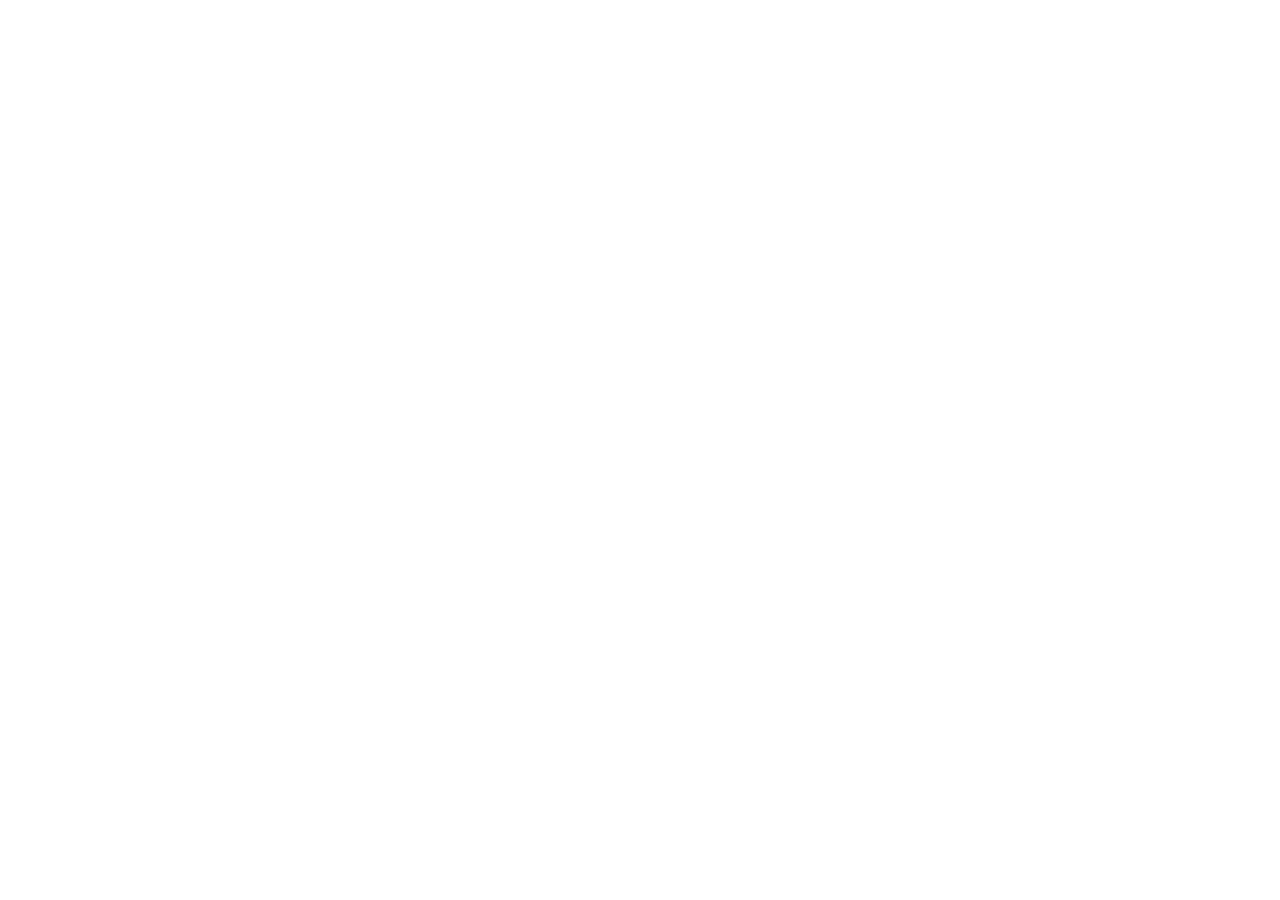
==== index.html @ cc83217c "folder" ====
<!DOCTYPE html>
<html lang="en">
<head>
    <meta charset="UTF-8">
    <meta name="viewport" content="width=device-width, initial-scale=1.0">
    <title>Document</title>
</head>
<body>
    
</body>
</html>
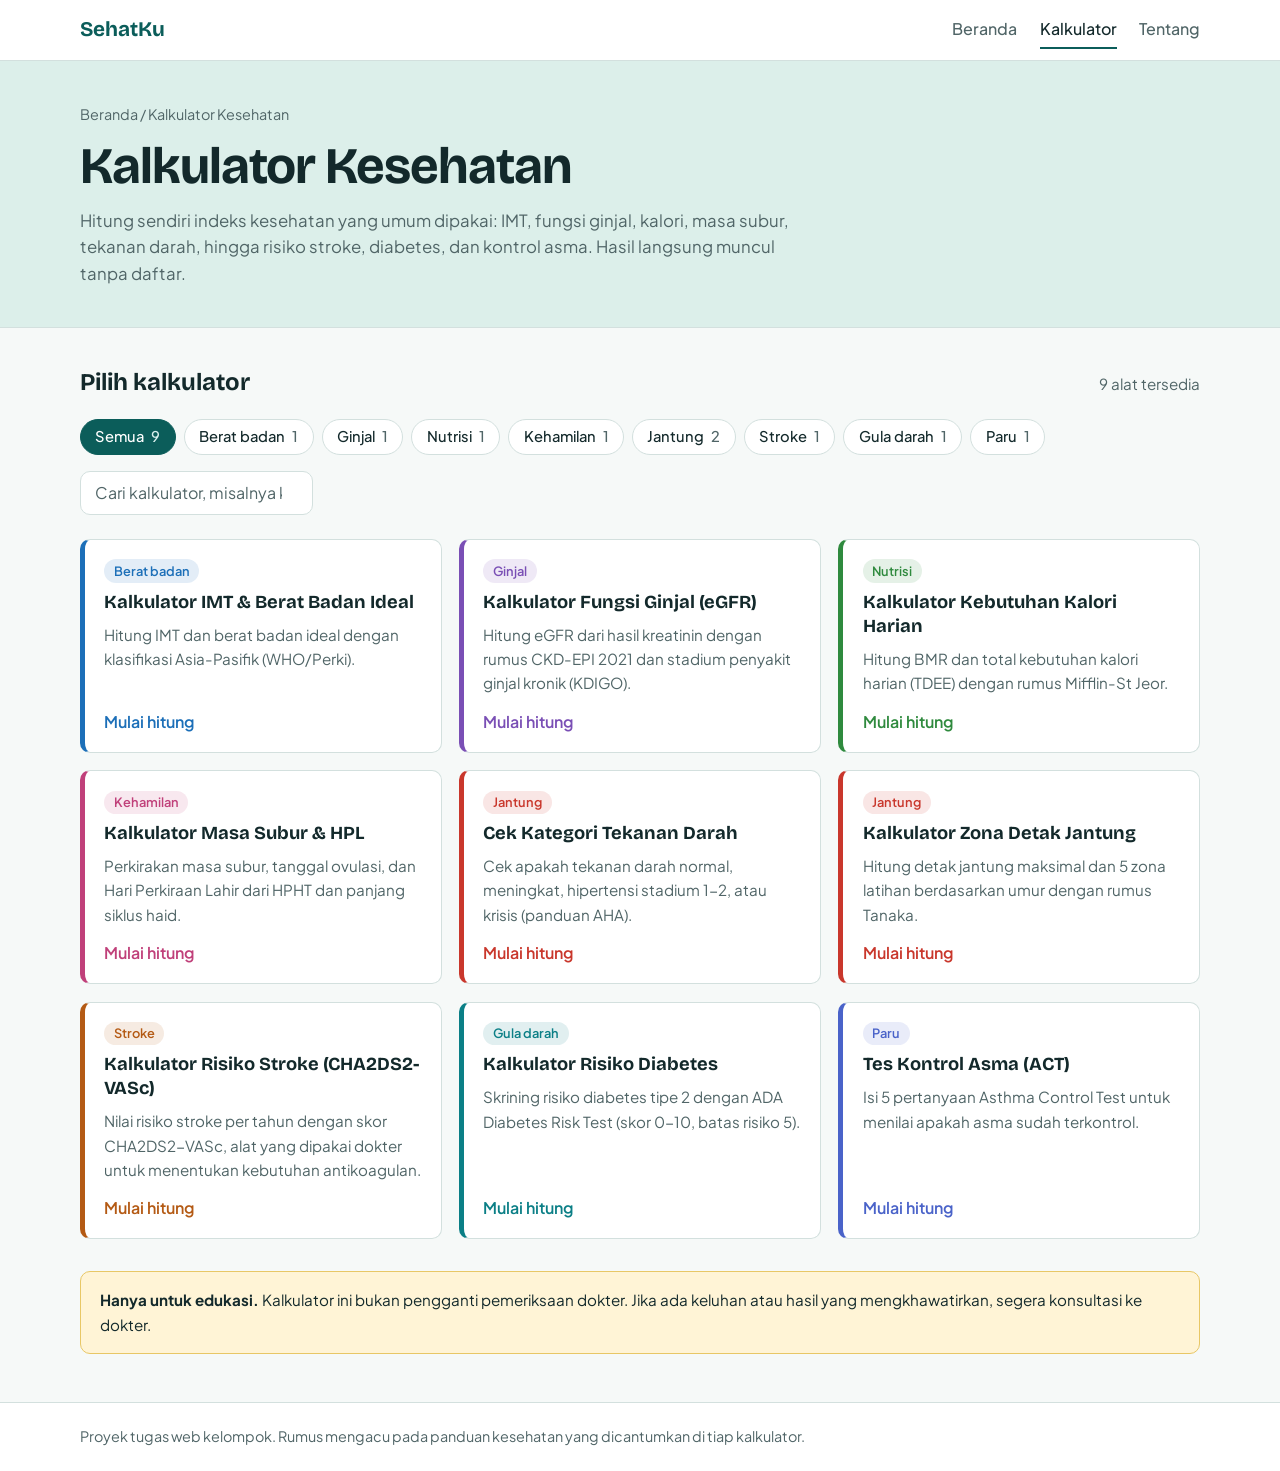
==== commit a5f1934a: "oo" ====
--- a/index.html
+++ b/index.html
@@ -1,11 +1,130 @@
 <!DOCTYPE html>
-<html lang="en">
+<html lang="id">
 <head>
-    <meta charset="UTF-8">
-    <meta name="viewport" content="width=device-width, initial-scale=1.0">
-    <title>Document</title>
+  <meta charset="UTF-8">
+  <meta name="viewport" content="width=device-width, initial-scale=1">
+  <title>Kalkulator Kesehatan Online</title>
+  <meta name="description" content="Kumpulan kalkulator kesehatan gratis: IMT, fungsi ginjal, kalori, masa subur, tekanan darah, detak jantung, risiko stroke, diabetes, dan asma.">
+  <link rel="preconnect" href="https://fonts.googleapis.com">
+  <link rel="preconnect" href="https://fonts.gstatic.com" crossorigin>
+  <link href="https://fonts.googleapis.com/css2?family=Bricolage+Grotesque:wght@600;700&family=Plus+Jakarta+Sans:wght@400;500;600&display=swap" rel="stylesheet">
+  <link rel="stylesheet" href="css/style.css">
 </head>
 <body>
-    
+
+  <header class="topbar">
+    <div class="wrap topbar-in">
+      <a class="brand" href="index.html">SehatKu</a>
+      <nav class="menu" aria-label="Menu utama">
+        <a href="index.html">Beranda</a>
+        <a href="index.html" aria-current="page">Kalkulator</a>
+        <a href="#tentang">Tentang</a>
+      </nav>
+    </div>
+  </header>
+
+  <main>
+    <section class="hero">
+      <div class="wrap">
+        <p class="crumb"><a href="index.html">Beranda</a> / Kalkulator Kesehatan</p>
+        <h1>Kalkulator Kesehatan</h1>
+        <p class="lead">Hitung sendiri indeks kesehatan yang umum dipakai: IMT, fungsi ginjal, kalori, masa subur, tekanan darah, hingga risiko stroke, diabetes, dan kontrol asma. Hasil langsung muncul tanpa daftar.</p>
+      </div>
+    </section>
+
+    <section class="wrap tools" aria-labelledby="judul-pilih">
+      <div class="tools-head">
+        <h2 id="judul-pilih">Pilih kalkulator</h2>
+        <p id="jumlah" class="count" aria-live="polite">9 alat tersedia</p>
+      </div>
+
+      <div class="controls">
+        <div class="filters" id="filters" role="group" aria-label="Filter kategori">
+          <button class="chip is-active" data-filter="semua">Semua <span>9</span></button>
+          <button class="chip" data-filter="berat-badan">Berat badan <span>1</span></button>
+          <button class="chip" data-filter="ginjal">Ginjal <span>1</span></button>
+          <button class="chip" data-filter="nutrisi">Nutrisi <span>1</span></button>
+          <button class="chip" data-filter="kehamilan">Kehamilan <span>1</span></button>
+          <button class="chip" data-filter="jantung">Jantung <span>2</span></button>
+          <button class="chip" data-filter="stroke">Stroke <span>1</span></button>
+          <button class="chip" data-filter="gula-darah">Gula darah <span>1</span></button>
+          <button class="chip" data-filter="paru">Paru <span>1</span></button>
+        </div>
+        <label class="search">
+          <span class="sr-only">Cari kalkulator</span>
+          <input type="search" id="cari" placeholder="Cari kalkulator, misalnya kalori">
+        </label>
+      </div>
+
+      <div class="grid" id="grid">
+        <a class="card" data-cat="berat-badan" href="kalkulator/imt.html">
+          <span class="tag">Berat badan</span>
+          <h3>Kalkulator IMT & Berat Badan Ideal</h3>
+          <p>Hitung IMT dan berat badan ideal dengan klasifikasi Asia-Pasifik (WHO/Perki).</p>
+          <span class="go">Mulai hitung</span>
+        </a>
+        <a class="card" data-cat="ginjal" href="kalkulator/egfr-ginjal.html">
+          <span class="tag">Ginjal</span>
+          <h3>Kalkulator Fungsi Ginjal (eGFR)</h3>
+          <p>Hitung eGFR dari hasil kreatinin dengan rumus CKD-EPI 2021 dan stadium penyakit ginjal kronik (KDIGO).</p>
+          <span class="go">Mulai hitung</span>
+        </a>
+        <a class="card" data-cat="nutrisi" href="kalkulator/kalori.html">
+          <span class="tag">Nutrisi</span>
+          <h3>Kalkulator Kebutuhan Kalori Harian</h3>
+          <p>Hitung BMR dan total kebutuhan kalori harian (TDEE) dengan rumus Mifflin-St Jeor.</p>
+          <span class="go">Mulai hitung</span>
+        </a>
+        <a class="card" data-cat="kehamilan" href="kalkulator/masa-subur.html">
+          <span class="tag">Kehamilan</span>
+          <h3>Kalkulator Masa Subur & HPL</h3>
+          <p>Perkirakan masa subur, tanggal ovulasi, dan Hari Perkiraan Lahir dari HPHT dan panjang siklus haid.</p>
+          <span class="go">Mulai hitung</span>
+        </a>
+        <a class="card" data-cat="jantung" href="kalkulator/tekanan-darah.html">
+          <span class="tag">Jantung</span>
+          <h3>Cek Kategori Tekanan Darah</h3>
+          <p>Cek apakah tekanan darah normal, meningkat, hipertensi stadium 1-2, atau krisis (panduan AHA).</p>
+          <span class="go">Mulai hitung</span>
+        </a>
+        <a class="card" data-cat="jantung" href="kalkulator/detak-jantung.html">
+          <span class="tag">Jantung</span>
+          <h3>Kalkulator Zona Detak Jantung</h3>
+          <p>Hitung detak jantung maksimal dan 5 zona latihan berdasarkan umur dengan rumus Tanaka.</p>
+          <span class="go">Mulai hitung</span>
+        </a>
+        <a class="card" data-cat="stroke" href="kalkulator/risiko-stroke.html">
+          <span class="tag">Stroke</span>
+          <h3>Kalkulator Risiko Stroke (CHA2DS2-VASc)</h3>
+          <p>Nilai risiko stroke per tahun dengan skor CHA2DS2-VASc, alat yang dipakai dokter untuk menentukan kebutuhan antikoagulan.</p>
+          <span class="go">Mulai hitung</span>
+        </a>
+        <a class="card" data-cat="gula-darah" href="kalkulator/risiko-diabetes.html">
+          <span class="tag">Gula darah</span>
+          <h3>Kalkulator Risiko Diabetes</h3>
+          <p>Skrining risiko diabetes tipe 2 dengan ADA Diabetes Risk Test (skor 0-10, batas risiko 5).</p>
+          <span class="go">Mulai hitung</span>
+        </a>
+        <a class="card" data-cat="paru" href="kalkulator/asma-act.html">
+          <span class="tag">Paru</span>
+          <h3>Tes Kontrol Asma (ACT)</h3>
+          <p>Isi 5 pertanyaan Asthma Control Test untuk menilai apakah asma sudah terkontrol.</p>
+          <span class="go">Mulai hitung</span>
+        </a>
+      </div>
+
+      <p id="kosong" class="empty" hidden>Tidak ada kalkulator yang cocok. Coba kata kunci lain atau pilih kategori Semua.</p>
+
+      <p class="notice"><strong>Hanya untuk edukasi.</strong> Kalkulator ini bukan pengganti pemeriksaan dokter. Jika ada keluhan atau hasil yang mengkhawatirkan, segera konsultasi ke dokter.</p>
+    </section>
+  </main>
+
+  <footer class="foot" id="tentang">
+    <div class="wrap">
+      <p>Proyek tugas web kelompok. Rumus mengacu pada panduan kesehatan yang dicantumkan di tiap kalkulator.</p>
+    </div>
+  </footer>
+
+  <script src="js/main.js"></script>
 </body>
-</html>+</html>
--- a/css/style.css
+++ b/css/style.css
@@ -0,0 +1,370 @@
+:root {
+  --paper: #f6f9f8;
+  --surface: #ffffff;
+  --ink: #13292b;
+  --muted: #506567;
+  --teal: #0b5d5a;
+  --teal-dark: #083f3d;
+  --mint: #dcefea;
+  --line: #d3e0de;
+  --amber: #fff4d6;
+  --amber-line: #e8c766;
+  --radius: 10px;
+  --font-head: "Bricolage Grotesque", "Segoe UI", system-ui, sans-serif;
+  --font-body: "Plus Jakarta Sans", "Segoe UI", system-ui, sans-serif;
+}
+@media (prefers-color-scheme: dark) {
+  :root {
+    --paper: #0e1a1b;
+    --surface: #152627;
+    --ink: #e6f1ef;
+    --muted: #9db4b1;
+    --teal: #5fcdc4;
+    --teal-dark: #8fe0d9;
+    --mint: #1b3736;
+    --line: #264341;
+    --amber: #2b2410;
+    --amber-line: #8a6d1c;
+  }
+}
+* {
+  box-sizing: border-box;
+}
+html {
+  scroll-behavior: smooth;
+}
+body {
+  margin: 0;
+  background: var(--paper);
+  color: var(--ink);
+  font-family: var(--font-body);
+  line-height: 1.6;
+}
+.wrap {
+  width: min(1120px, 92%);
+  margin-inline: auto;
+}
+.sr-only {
+  position: absolute;
+  width: 1px;
+  height: 1px;
+  overflow: hidden;
+  clip: rect(0 0 0 0);
+  white-space: nowrap;
+}
+a {
+  color: inherit;
+}
+:focus-visible {
+  outline: 3px solid var(--teal);
+  outline-offset: 2px;
+}
+
+/* Header */
+.topbar {
+  background: var(--surface);
+  border-bottom: 1px solid var(--line);
+  position: sticky;
+  top: 0;
+  z-index: 5;
+}
+.topbar-in {
+  display: flex;
+  align-items: center;
+  justify-content: space-between;
+  min-height: 60px;
+}
+.brand {
+  font-family: var(--font-head);
+  font-weight: 700;
+  font-size: 1.3rem;
+  text-decoration: none;
+  color: var(--teal);
+}
+.menu {
+  display: flex;
+  gap: 1.4rem;
+}
+.menu a {
+  text-decoration: none;
+  color: var(--muted);
+  font-weight: 500;
+  padding: 0.3rem 0;
+  border-bottom: 2px solid transparent;
+}
+.menu a:hover,
+.menu a[aria-current] {
+  color: var(--ink);
+  border-color: var(--teal);
+}
+
+/* Hero */
+.hero {
+  background: var(--mint);
+  border-bottom: 1px solid var(--line);
+  padding: 2.6rem 0 2.4rem;
+}
+.crumb {
+  margin: 0 0 0.8rem;
+  font-size: 0.9rem;
+  color: var(--muted);
+}
+.crumb a {
+  text-decoration: none;
+}
+.crumb a:hover {
+  text-decoration: underline;
+}
+.hero h1 {
+  font-family: var(--font-head);
+  font-weight: 700;
+  font-size: clamp(2rem, 5vw, 3.2rem);
+  line-height: 1.1;
+  margin: 0 0 0.8rem;
+  letter-spacing: -0.02em;
+}
+.lead {
+  max-width: 62ch;
+  margin: 0;
+  color: var(--muted);
+  font-size: 1.05rem;
+}
+
+/* Tools */
+.tools {
+  padding: 2.2rem 0 3rem;
+}
+.tools-head {
+  display: flex;
+  align-items: baseline;
+  justify-content: space-between;
+  gap: 1rem;
+  flex-wrap: wrap;
+}
+.tools-head h2 {
+  font-family: var(--font-head);
+  font-size: 1.5rem;
+  margin: 0;
+}
+.count {
+  margin: 0;
+  color: var(--muted);
+  font-size: 0.95rem;
+}
+
+.controls {
+  display: flex;
+  gap: 1rem;
+  flex-wrap: wrap;
+  align-items: center;
+  justify-content: space-between;
+  margin: 1.1rem 0 1.5rem;
+}
+.filters {
+  display: flex;
+  gap: 0.5rem;
+  flex-wrap: wrap;
+}
+.chip {
+  font: inherit;
+  font-size: 0.92rem;
+  font-weight: 500;
+  color: var(--ink);
+  background: var(--surface);
+  border: 1px solid var(--line);
+  border-radius: 999px;
+  padding: 0.35rem 0.9rem;
+  cursor: pointer;
+  transition:
+    background 0.15s,
+    color 0.15s,
+    border-color 0.15s;
+}
+.chip span {
+  color: var(--muted);
+  margin-left: 0.25rem;
+}
+.chip:hover {
+  border-color: var(--teal);
+}
+.chip.is-active {
+  background: var(--teal);
+  border-color: var(--teal);
+  color: #fff;
+}
+.chip.is-active span {
+  color: #d8f1ee;
+}
+@media (prefers-color-scheme: dark) {
+  .chip.is-active {
+    color: #06201f;
+  }
+  .chip.is-active span {
+    color: #0c3a38;
+  }
+}
+.search input {
+  font: inherit;
+  width: min(280px, 100%);
+  padding: 0.5rem 0.9rem;
+  border: 1px solid var(--line);
+  border-radius: var(--radius);
+  background: var(--surface);
+  color: var(--ink);
+}
+.search input::placeholder {
+  color: var(--muted);
+}
+
+/* Cards: warna garis kiri menandai kategori */
+.grid {
+  display: grid;
+  grid-template-columns: repeat(auto-fill, minmax(290px, 1fr));
+  gap: 1.1rem;
+}
+.card {
+  --cat: var(--teal);
+  display: flex;
+  flex-direction: column;
+  gap: 0.5rem;
+  background: var(--surface);
+  border: 1px solid var(--line);
+  border-left: 5px solid var(--cat);
+  border-radius: var(--radius);
+  padding: 1.2rem 1.2rem 1.1rem;
+  text-decoration: none;
+  transition:
+    transform 0.15s,
+    border-color 0.15s;
+}
+.card:hover {
+  transform: translateY(-3px);
+  border-color: var(--cat);
+}
+.card h3 {
+  font-family: var(--font-head);
+  font-size: 1.15rem;
+  line-height: 1.3;
+  margin: 0;
+}
+.card p {
+  margin: 0;
+  color: var(--muted);
+  font-size: 0.95rem;
+  flex: 1;
+}
+.tag {
+  align-self: flex-start;
+  font-size: 0.8rem;
+  font-weight: 600;
+  color: var(--cat);
+  background: color-mix(in srgb, var(--cat) 12%, transparent);
+  padding: 0.1rem 0.6rem;
+  border-radius: 999px;
+}
+.go {
+  margin-top: 0.3rem;
+  font-weight: 600;
+  color: var(--cat);
+}
+.card:hover .go {
+  text-decoration: underline;
+}
+.card[data-cat="berat-badan"] {
+  --cat: #1c6fb8;
+}
+.card[data-cat="ginjal"] {
+  --cat: #7a4fb5;
+}
+.card[data-cat="nutrisi"] {
+  --cat: #2f8a3e;
+}
+.card[data-cat="kehamilan"] {
+  --cat: #c0407a;
+}
+.card[data-cat="jantung"] {
+  --cat: #c9372c;
+}
+.card[data-cat="stroke"] {
+  --cat: #b45a14;
+}
+.card[data-cat="gula-darah"] {
+  --cat: #0b7f86;
+}
+.card[data-cat="paru"] {
+  --cat: #4a63c9;
+}
+@media (prefers-color-scheme: dark) {
+  .card[data-cat="berat-badan"] {
+    --cat: #6db3f2;
+  }
+  .card[data-cat="ginjal"] {
+    --cat: #b99cee;
+  }
+  .card[data-cat="nutrisi"] {
+    --cat: #7fd48b;
+  }
+  .card[data-cat="kehamilan"] {
+    --cat: #f08fb9;
+  }
+  .card[data-cat="jantung"] {
+    --cat: #ff8f84;
+  }
+  .card[data-cat="stroke"] {
+    --cat: #f0a463;
+  }
+  .card[data-cat="gula-darah"] {
+    --cat: #5fd0d6;
+  }
+  .card[data-cat="paru"] {
+    --cat: #93a6f5;
+  }
+}
+.card[hidden] {
+  display: none;
+}
+
+.empty {
+  padding: 2rem;
+  text-align: center;
+  color: var(--muted);
+  background: var(--surface);
+  border: 1px dashed var(--line);
+  border-radius: var(--radius);
+}
+.notice {
+  margin: 2rem 0 0;
+  padding: 1rem 1.2rem;
+  background: var(--amber);
+  border: 1px solid var(--amber-line);
+  border-radius: var(--radius);
+  font-size: 0.95rem;
+}
+
+.foot {
+  border-top: 1px solid var(--line);
+  background: var(--surface);
+  padding: 1.4rem 0;
+  color: var(--muted);
+  font-size: 0.9rem;
+}
+.foot p {
+  margin: 0;
+}
+
+@media (max-width: 560px) {
+  .menu {
+    gap: 0.9rem;
+    font-size: 0.92rem;
+  }
+  .search,
+  .search input {
+    width: 100%;
+  }
+}
+@media (prefers-reduced-motion: reduce) {
+  * {
+    transition: none !important;
+    scroll-behavior: auto !important;
+  }
+}
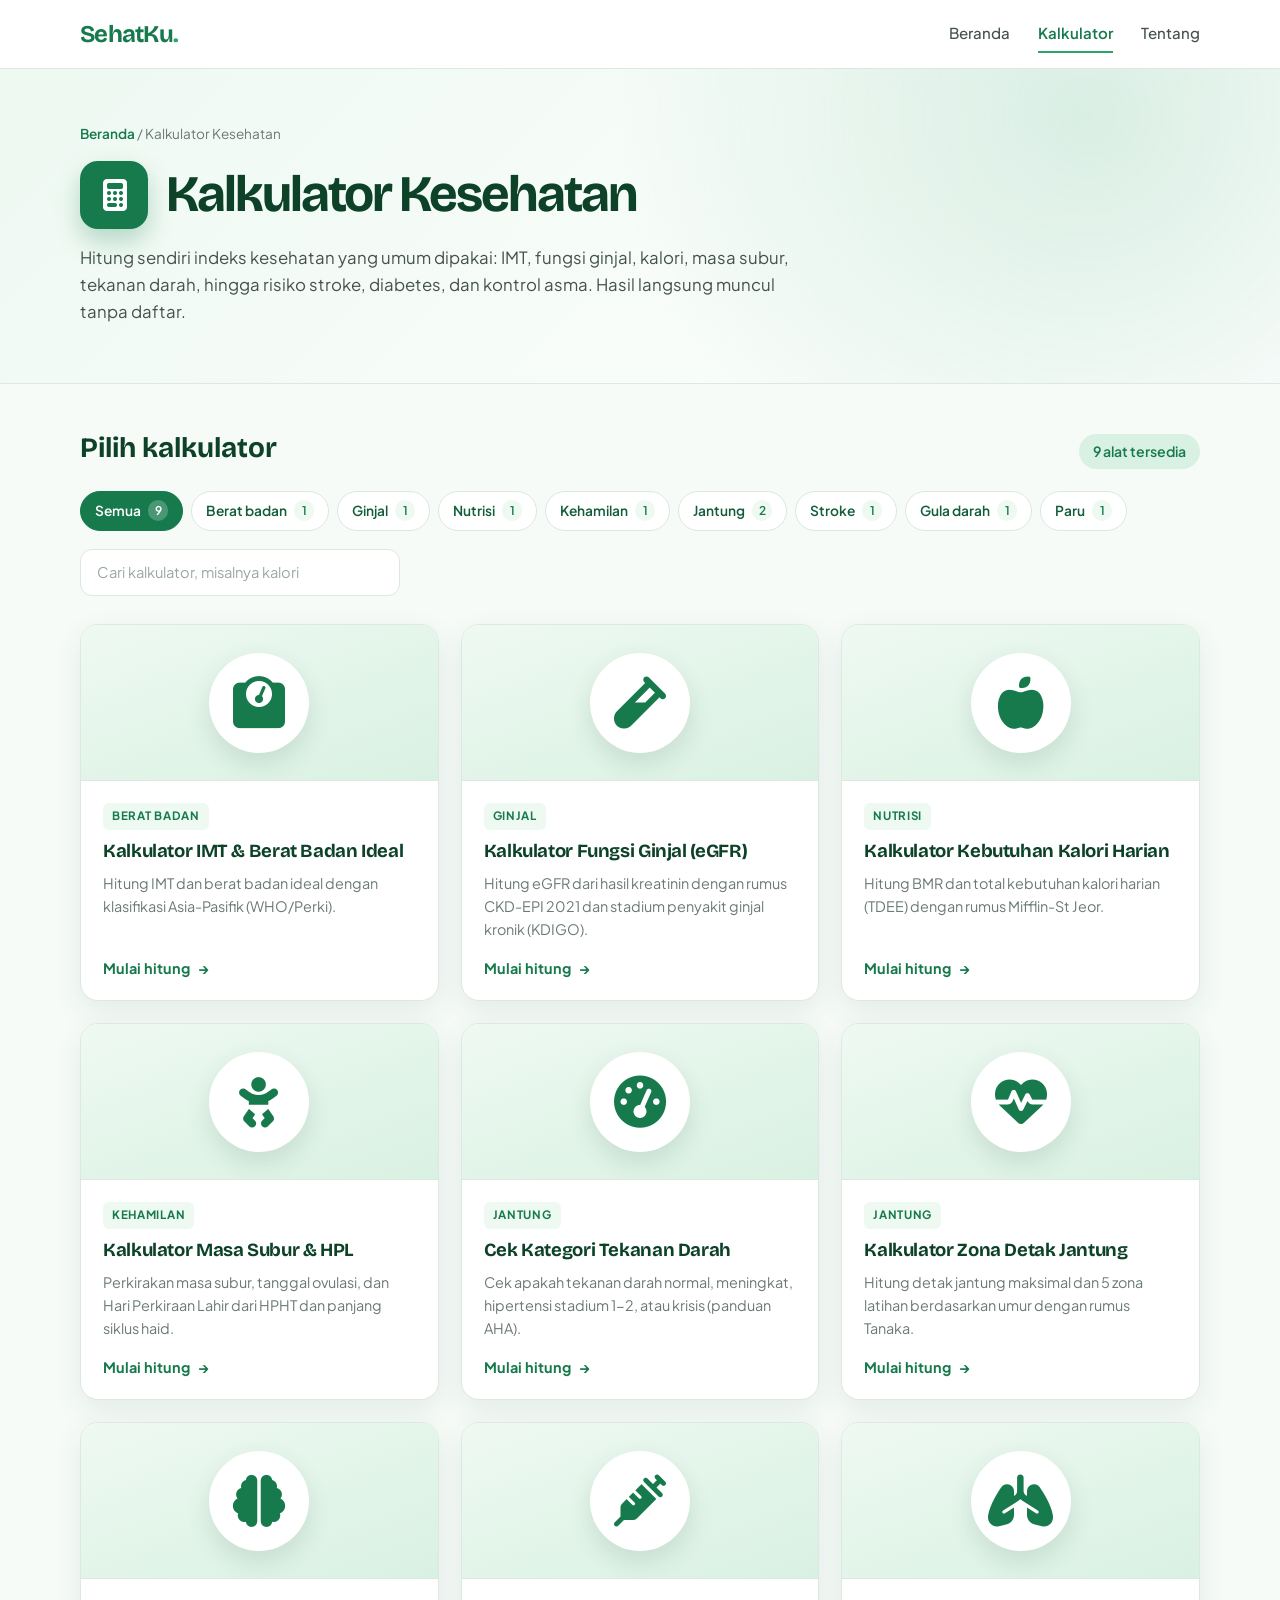
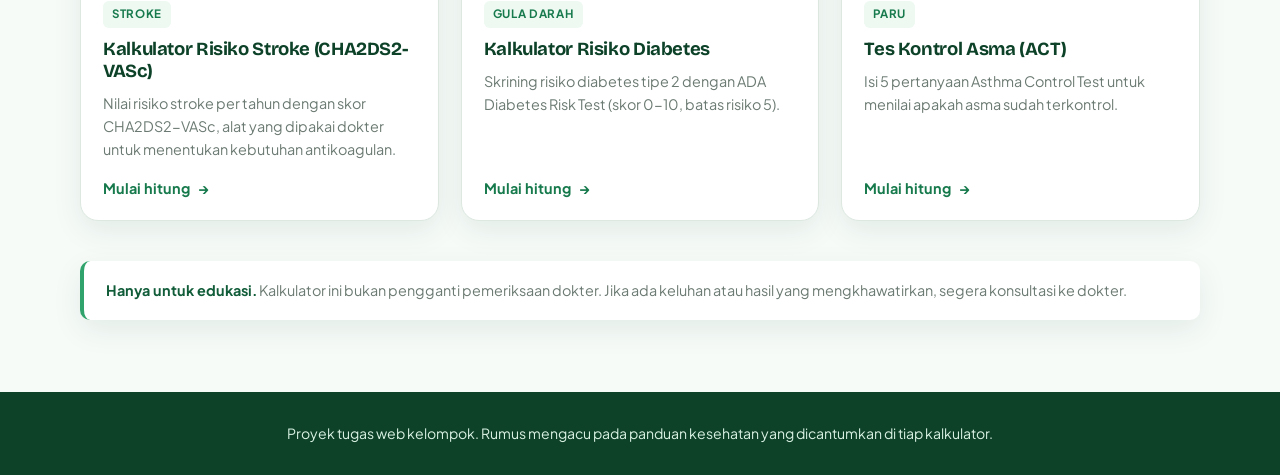
==== commit 6b8c3e95: "indeks baru" ====
--- a/index.html
+++ b/index.html
@@ -8,13 +8,14 @@
   <link rel="preconnect" href="https://fonts.googleapis.com">
   <link rel="preconnect" href="https://fonts.gstatic.com" crossorigin>
   <link href="https://fonts.googleapis.com/css2?family=Bricolage+Grotesque:wght@600;700&family=Plus+Jakarta+Sans:wght@400;500;600&display=swap" rel="stylesheet">
+  <link rel="stylesheet" href="https://cdnjs.cloudflare.com/ajax/libs/font-awesome/6.5.2/css/all.min.css">
   <link rel="stylesheet" href="css/style.css">
 </head>
 <body>
 
   <header class="topbar">
     <div class="wrap topbar-in">
-      <a class="brand" href="index.html">SehatKu</a>
+      <a class="brand" href="index.html">SehatKu<span class="brand-dot">.</span></a>
       <nav class="menu" aria-label="Menu utama">
         <a href="index.html">Beranda</a>
         <a href="index.html" aria-current="page">Kalkulator</a>
@@ -27,7 +28,10 @@
     <section class="hero">
       <div class="wrap">
         <p class="crumb"><a href="index.html">Beranda</a> / Kalkulator Kesehatan</p>
-        <h1>Kalkulator Kesehatan</h1>
+        <h1 class="judul-hero">
+          <span class="judul-ikon" aria-hidden="true"><i class="fa-solid fa-calculator"></i></span>
+          Kalkulator Kesehatan
+        </h1>
         <p class="lead">Hitung sendiri indeks kesehatan yang umum dipakai: IMT, fungsi ginjal, kalori, masa subur, tekanan darah, hingga risiko stroke, diabetes, dan kontrol asma. Hasil langsung muncul tanpa daftar.</p>
       </div>
     </section>
@@ -58,58 +62,85 @@
 
       <div class="grid" id="grid">
         <a class="card" data-cat="berat-badan" href="kalkulator/imt.html">
-          <span class="tag">Berat badan</span>
-          <h3>Kalkulator IMT & Berat Badan Ideal</h3>
-          <p>Hitung IMT dan berat badan ideal dengan klasifikasi Asia-Pasifik (WHO/Perki).</p>
-          <span class="go">Mulai hitung</span>
+          <span class="card-media"><i class="fa-solid fa-weight-scale" aria-hidden="true"></i></span>
+          <span class="card-body">
+            <span class="tag">Berat badan</span>
+            <h3>Kalkulator IMT &amp; Berat Badan Ideal</h3>
+            <p>Hitung IMT dan berat badan ideal dengan klasifikasi Asia-Pasifik (WHO/Perki).</p>
+            <span class="go">Mulai hitung <span aria-hidden="true">&#8594;</span></span>
+          </span>
         </a>
         <a class="card" data-cat="ginjal" href="kalkulator/egfr-ginjal.html">
-          <span class="tag">Ginjal</span>
-          <h3>Kalkulator Fungsi Ginjal (eGFR)</h3>
-          <p>Hitung eGFR dari hasil kreatinin dengan rumus CKD-EPI 2021 dan stadium penyakit ginjal kronik (KDIGO).</p>
-          <span class="go">Mulai hitung</span>
+          <span class="card-media"><i class="fa-solid fa-vial" aria-hidden="true"></i></span>
+          <span class="card-body">
+            <span class="tag">Ginjal</span>
+            <h3>Kalkulator Fungsi Ginjal (eGFR)</h3>
+            <p>Hitung eGFR dari hasil kreatinin dengan rumus CKD-EPI 2021 dan stadium penyakit ginjal kronik (KDIGO).</p>
+            <span class="go">Mulai hitung <span aria-hidden="true">&#8594;</span></span>
+          </span>
         </a>
         <a class="card" data-cat="nutrisi" href="kalkulator/kalori.html">
-          <span class="tag">Nutrisi</span>
-          <h3>Kalkulator Kebutuhan Kalori Harian</h3>
-          <p>Hitung BMR dan total kebutuhan kalori harian (TDEE) dengan rumus Mifflin-St Jeor.</p>
-          <span class="go">Mulai hitung</span>
+          <span class="card-media"><i class="fa-solid fa-apple-whole" aria-hidden="true"></i></span>
+          <span class="card-body">
+            <span class="tag">Nutrisi</span>
+            <h3>Kalkulator Kebutuhan Kalori Harian</h3>
+            <p>Hitung BMR dan total kebutuhan kalori harian (TDEE) dengan rumus Mifflin-St Jeor.</p>
+            <span class="go">Mulai hitung <span aria-hidden="true">&#8594;</span></span>
+          </span>
         </a>
         <a class="card" data-cat="kehamilan" href="kalkulator/masa-subur.html">
-          <span class="tag">Kehamilan</span>
-          <h3>Kalkulator Masa Subur & HPL</h3>
-          <p>Perkirakan masa subur, tanggal ovulasi, dan Hari Perkiraan Lahir dari HPHT dan panjang siklus haid.</p>
-          <span class="go">Mulai hitung</span>
+          <span class="card-media"><i class="fa-solid fa-baby" aria-hidden="true"></i></span>
+          <span class="card-body">
+            <span class="tag">Kehamilan</span>
+            <h3>Kalkulator Masa Subur &amp; HPL</h3>
+            <p>Perkirakan masa subur, tanggal ovulasi, dan Hari Perkiraan Lahir dari HPHT dan panjang siklus haid.</p>
+            <span class="go">Mulai hitung <span aria-hidden="true">&#8594;</span></span>
+          </span>
         </a>
         <a class="card" data-cat="jantung" href="kalkulator/tekanan-darah.html">
-          <span class="tag">Jantung</span>
-          <h3>Cek Kategori Tekanan Darah</h3>
-          <p>Cek apakah tekanan darah normal, meningkat, hipertensi stadium 1-2, atau krisis (panduan AHA).</p>
-          <span class="go">Mulai hitung</span>
+          <span class="card-media"><i class="fa-solid fa-gauge-high" aria-hidden="true"></i></span>
+          <span class="card-body">
+            <span class="tag">Jantung</span>
+            <h3>Cek Kategori Tekanan Darah</h3>
+            <p>Cek apakah tekanan darah normal, meningkat, hipertensi stadium 1-2, atau krisis (panduan AHA).</p>
+            <span class="go">Mulai hitung <span aria-hidden="true">&#8594;</span></span>
+          </span>
         </a>
         <a class="card" data-cat="jantung" href="kalkulator/detak-jantung.html">
-          <span class="tag">Jantung</span>
-          <h3>Kalkulator Zona Detak Jantung</h3>
-          <p>Hitung detak jantung maksimal dan 5 zona latihan berdasarkan umur dengan rumus Tanaka.</p>
-          <span class="go">Mulai hitung</span>
+          <span class="card-media"><i class="fa-solid fa-heart-pulse" aria-hidden="true"></i></span>
+          <span class="card-body">
+            <span class="tag">Jantung</span>
+            <h3>Kalkulator Zona Detak Jantung</h3>
+            <p>Hitung detak jantung maksimal dan 5 zona latihan berdasarkan umur dengan rumus Tanaka.</p>
+            <span class="go">Mulai hitung <span aria-hidden="true">&#8594;</span></span>
+          </span>
         </a>
         <a class="card" data-cat="stroke" href="kalkulator/risiko-stroke.html">
-          <span class="tag">Stroke</span>
-          <h3>Kalkulator Risiko Stroke (CHA2DS2-VASc)</h3>
-          <p>Nilai risiko stroke per tahun dengan skor CHA2DS2-VASc, alat yang dipakai dokter untuk menentukan kebutuhan antikoagulan.</p>
-          <span class="go">Mulai hitung</span>
+          <span class="card-media"><i class="fa-solid fa-brain" aria-hidden="true"></i></span>
+          <span class="card-body">
+            <span class="tag">Stroke</span>
+            <h3>Kalkulator Risiko Stroke (CHA2DS2-VASc)</h3>
+            <p>Nilai risiko stroke per tahun dengan skor CHA2DS2-VASc, alat yang dipakai dokter untuk menentukan kebutuhan antikoagulan.</p>
+            <span class="go">Mulai hitung <span aria-hidden="true">&#8594;</span></span>
+          </span>
         </a>
         <a class="card" data-cat="gula-darah" href="kalkulator/risiko-diabetes.html">
-          <span class="tag">Gula darah</span>
-          <h3>Kalkulator Risiko Diabetes</h3>
-          <p>Skrining risiko diabetes tipe 2 dengan ADA Diabetes Risk Test (skor 0-10, batas risiko 5).</p>
-          <span class="go">Mulai hitung</span>
+          <span class="card-media"><i class="fa-solid fa-syringe" aria-hidden="true"></i></span>
+          <span class="card-body">
+            <span class="tag">Gula darah</span>
+            <h3>Kalkulator Risiko Diabetes</h3>
+            <p>Skrining risiko diabetes tipe 2 dengan ADA Diabetes Risk Test (skor 0-10, batas risiko 5).</p>
+            <span class="go">Mulai hitung <span aria-hidden="true">&#8594;</span></span>
+          </span>
         </a>
         <a class="card" data-cat="paru" href="kalkulator/asma-act.html">
-          <span class="tag">Paru</span>
-          <h3>Tes Kontrol Asma (ACT)</h3>
-          <p>Isi 5 pertanyaan Asthma Control Test untuk menilai apakah asma sudah terkontrol.</p>
-          <span class="go">Mulai hitung</span>
+          <span class="card-media"><i class="fa-solid fa-lungs" aria-hidden="true"></i></span>
+          <span class="card-body">
+            <span class="tag">Paru</span>
+            <h3>Tes Kontrol Asma (ACT)</h3>
+            <p>Isi 5 pertanyaan Asthma Control Test untuk menilai apakah asma sudah terkontrol.</p>
+            <span class="go">Mulai hitung <span aria-hidden="true">&#8594;</span></span>
+          </span>
         </a>
       </div>
 
--- a/css/style.css
+++ b/css/style.css
@@ -1,370 +1,439 @@
+/* ============================================================
+   SehatKu — tema hijau & putih
+   ============================================================ */
+
 :root {
-  --paper: #f6f9f8;
-  --surface: #ffffff;
-  --ink: #13292b;
-  --muted: #506567;
-  --teal: #0b5d5a;
-  --teal-dark: #083f3d;
-  --mint: #dcefea;
-  --line: #d3e0de;
-  --amber: #fff4d6;
-  --amber-line: #e8c766;
-  --radius: 10px;
-  --font-head: "Bricolage Grotesque", "Segoe UI", system-ui, sans-serif;
-  --font-body: "Plus Jakarta Sans", "Segoe UI", system-ui, sans-serif;
-}
-@media (prefers-color-scheme: dark) {
-  :root {
-    --paper: #0e1a1b;
-    --surface: #152627;
-    --ink: #e6f1ef;
-    --muted: #9db4b1;
-    --teal: #5fcdc4;
-    --teal-dark: #8fe0d9;
-    --mint: #1b3736;
-    --line: #264341;
-    --amber: #2b2410;
-    --amber-line: #8a6d1c;
-  }
-}
-* {
-  box-sizing: border-box;
-}
-html {
-  scroll-behavior: smooth;
-}
+  --hijau-900: #0d4229;
+  --hijau-800: #115c39;
+  --hijau-700: #177a4d;
+  --hijau-600: #1f9160;
+  --hijau-500: #2fa36b;
+  --hijau-100: #d9f1e2;
+  --hijau-50: #eef9f2;
+  --putih: #ffffff;
+  --abu-700: #44524b;
+  --abu-500: #6b7a72;
+  --abu-200: #dce8e0;
+  --latar: #f6fbf8;
+  --bayang: 0 10px 30px rgba(13, 66, 41, 0.08);
+  --bayang-hover: 0 18px 38px rgba(13, 66, 41, 0.16);
+  --radius: 18px;
+  --font-judul: "Bricolage Grotesque", sans-serif;
+  --font-teks: "Plus Jakarta Sans", sans-serif;
+}
+
+* { box-sizing: border-box; }
+
+html { scroll-behavior: smooth; }
+
 body {
   margin: 0;
-  background: var(--paper);
-  color: var(--ink);
-  font-family: var(--font-body);
+  background: var(--latar);
+  color: var(--abu-700);
+  font-family: var(--font-teks);
+  font-size: 16px;
   line-height: 1.6;
-}
-.wrap {
-  width: min(1120px, 92%);
-  margin-inline: auto;
-}
+  -webkit-font-smoothing: antialiased;
+}
+
+[hidden] { display: none !important; }
+
+img { display: block; max-width: 100%; }
+
+a { color: inherit; }
+
+h1, h2, h3 {
+  font-family: var(--font-judul);
+  color: var(--hijau-900);
+  line-height: 1.2;
+  margin: 0;
+}
+
 .sr-only {
   position: absolute;
   width: 1px;
   height: 1px;
+  padding: 0;
+  margin: -1px;
   overflow: hidden;
-  clip: rect(0 0 0 0);
+  clip: rect(0, 0, 0, 0);
   white-space: nowrap;
-}
-a {
-  color: inherit;
-}
-:focus-visible {
-  outline: 3px solid var(--teal);
-  outline-offset: 2px;
-}
-
-/* Header */
+  border: 0;
+}
+
+.wrap {
+  width: min(1120px, calc(100% - 40px));
+  margin-inline: auto;
+}
+
+/* ---------- Header ---------- */
 .topbar {
-  background: var(--surface);
-  border-bottom: 1px solid var(--line);
+  background: var(--putih);
+  border-bottom: 1px solid var(--abu-200);
   position: sticky;
   top: 0;
-  z-index: 5;
-}
+  z-index: 20;
+}
+
 .topbar-in {
+  min-height: 68px;
   display: flex;
   align-items: center;
   justify-content: space-between;
-  min-height: 60px;
-}
+  gap: 24px;
+}
+
 .brand {
-  font-family: var(--font-head);
+  font-family: var(--font-judul);
+  font-size: 1.5rem;
   font-weight: 700;
-  font-size: 1.3rem;
+  color: var(--hijau-700);
   text-decoration: none;
-  color: var(--teal);
-}
+  letter-spacing: -0.03em;
+}
+
+.brand-dot { color: var(--hijau-500); }
+
 .menu {
   display: flex;
-  gap: 1.4rem;
-}
+  align-items: center;
+  gap: 28px;
+  flex-wrap: wrap;
+}
+
 .menu a {
   text-decoration: none;
-  color: var(--muted);
+  color: var(--abu-700);
+  font-size: 0.94rem;
   font-weight: 500;
-  padding: 0.3rem 0;
+  padding: 6px 0;
   border-bottom: 2px solid transparent;
-}
+  transition: color 0.2s ease, border-color 0.2s ease;
+}
+
 .menu a:hover,
-.menu a[aria-current] {
-  color: var(--ink);
-  border-color: var(--teal);
-}
-
-/* Hero */
+.menu a:focus-visible { color: var(--hijau-700); }
+
+.menu a[aria-current="page"] {
+  color: var(--hijau-700);
+  border-bottom-color: var(--hijau-500);
+  font-weight: 600;
+}
+
+/* ---------- Hero ---------- */
 .hero {
-  background: var(--mint);
-  border-bottom: 1px solid var(--line);
-  padding: 2.6rem 0 2.4rem;
-}
+  background:
+    radial-gradient(circle at 85% 15%, rgba(47, 163, 107, 0.16), transparent 42%),
+    linear-gradient(135deg, var(--hijau-50), var(--putih));
+  border-bottom: 1px solid var(--abu-200);
+  padding: 54px 0 58px;
+}
+
 .crumb {
-  margin: 0 0 0.8rem;
-  font-size: 0.9rem;
-  color: var(--muted);
-}
+  margin: 0 0 16px;
+  font-size: 0.85rem;
+  color: var(--abu-500);
+}
+
 .crumb a {
+  color: var(--hijau-700);
   text-decoration: none;
-}
-.crumb a:hover {
-  text-decoration: underline;
-}
+  font-weight: 600;
+}
+
+.crumb a:hover { text-decoration: underline; }
+
 .hero h1 {
-  font-family: var(--font-head);
-  font-weight: 700;
-  font-size: clamp(2rem, 5vw, 3.2rem);
-  line-height: 1.1;
-  margin: 0 0 0.8rem;
-  letter-spacing: -0.02em;
-}
+  font-size: clamp(2.1rem, 5vw, 3.2rem);
+  letter-spacing: -0.04em;
+}
+
+.judul-hero {
+  display: flex;
+  align-items: center;
+  gap: 18px;
+  flex-wrap: wrap;
+}
+
+.judul-ikon {
+  display: inline-flex;
+  align-items: center;
+  justify-content: center;
+  flex: none;
+  width: 68px;
+  height: 68px;
+  border-radius: 18px;
+  background: var(--hijau-700);
+  color: var(--putih);
+  font-size: 2rem;
+  box-shadow: 0 12px 26px rgba(23, 122, 77, 0.28);
+}
+
 .lead {
-  max-width: 62ch;
-  margin: 0;
-  color: var(--muted);
+  max-width: 720px;
+  margin: 16px 0 0;
   font-size: 1.05rem;
-}
-
-/* Tools */
-.tools {
-  padding: 2.2rem 0 3rem;
-}
+  color: var(--abu-700);
+}
+
+/* ---------- Toolbar ---------- */
+.tools { padding: 48px 0 72px; }
+
 .tools-head {
   display: flex;
   align-items: baseline;
   justify-content: space-between;
-  gap: 1rem;
+  gap: 16px;
   flex-wrap: wrap;
-}
-.tools-head h2 {
-  font-family: var(--font-head);
-  font-size: 1.5rem;
-  margin: 0;
-}
+  margin-bottom: 22px;
+}
+
+.tools-head h2 { font-size: 1.75rem; }
+
 .count {
   margin: 0;
-  color: var(--muted);
-  font-size: 0.95rem;
+  font-size: 0.88rem;
+  font-weight: 600;
+  color: var(--hijau-700);
+  background: var(--hijau-100);
+  padding: 6px 14px;
+  border-radius: 999px;
 }
 
 .controls {
   display: flex;
-  gap: 1rem;
+  align-items: center;
+  justify-content: space-between;
+  gap: 18px;
   flex-wrap: wrap;
-  align-items: center;
-  justify-content: space-between;
-  margin: 1.1rem 0 1.5rem;
-}
+  margin-bottom: 28px;
+}
+
 .filters {
   display: flex;
-  gap: 0.5rem;
   flex-wrap: wrap;
-}
+  gap: 8px;
+}
+
 .chip {
   font: inherit;
+  font-size: 0.86rem;
+  font-weight: 600;
+  color: var(--hijau-800);
+  background: var(--putih);
+  border: 1px solid var(--abu-200);
+  border-radius: 999px;
+  padding: 8px 14px;
+  cursor: pointer;
+  display: inline-flex;
+  align-items: center;
+  gap: 7px;
+  transition: background 0.2s ease, color 0.2s ease, border-color 0.2s ease, transform 0.2s ease;
+}
+
+.chip span {
+  font-size: 0.75rem;
+  background: var(--hijau-50);
+  color: var(--hijau-700);
+  min-width: 20px;
+  text-align: center;
+  border-radius: 999px;
+  padding: 1px 5px;
+}
+
+.chip:hover { border-color: var(--hijau-500); transform: translateY(-1px); }
+
+.chip.is-active {
+  background: var(--hijau-700);
+  border-color: var(--hijau-700);
+  color: var(--putih);
+}
+
+.chip.is-active span {
+  background: rgba(255, 255, 255, 0.22);
+  color: var(--putih);
+}
+
+.search { flex: 1 1 240px; max-width: 320px; }
+
+.search input {
+  width: 100%;
+  font: inherit;
   font-size: 0.92rem;
-  font-weight: 500;
-  color: var(--ink);
-  background: var(--surface);
-  border: 1px solid var(--line);
-  border-radius: 999px;
-  padding: 0.35rem 0.9rem;
-  cursor: pointer;
-  transition:
-    background 0.15s,
-    color 0.15s,
-    border-color 0.15s;
-}
-.chip span {
-  color: var(--muted);
-  margin-left: 0.25rem;
-}
-.chip:hover {
-  border-color: var(--teal);
-}
-.chip.is-active {
-  background: var(--teal);
-  border-color: var(--teal);
-  color: #fff;
-}
-.chip.is-active span {
-  color: #d8f1ee;
-}
-@media (prefers-color-scheme: dark) {
-  .chip.is-active {
-    color: #06201f;
-  }
-  .chip.is-active span {
-    color: #0c3a38;
-  }
-}
-.search input {
-  font: inherit;
-  width: min(280px, 100%);
-  padding: 0.5rem 0.9rem;
-  border: 1px solid var(--line);
-  border-radius: var(--radius);
-  background: var(--surface);
-  color: var(--ink);
-}
-.search input::placeholder {
-  color: var(--muted);
-}
-
-/* Cards: warna garis kiri menandai kategori */
+  color: var(--hijau-900);
+  background: var(--putih);
+  border: 1px solid var(--abu-200);
+  border-radius: 12px;
+  padding: 11px 16px;
+  outline: none;
+  transition: border-color 0.2s ease, box-shadow 0.2s ease;
+}
+
+.search input::placeholder { color: #9aa8a0; }
+
+.search input:focus {
+  border-color: var(--hijau-500);
+  box-shadow: 0 0 0 3px var(--hijau-100);
+}
+
+/* ---------- Kartu ---------- */
 .grid {
   display: grid;
-  grid-template-columns: repeat(auto-fill, minmax(290px, 1fr));
-  gap: 1.1rem;
-}
+  grid-template-columns: repeat(auto-fill, minmax(300px, 1fr));
+  gap: 22px;
+}
+
 .card {
-  --cat: var(--teal);
   display: flex;
   flex-direction: column;
-  gap: 0.5rem;
-  background: var(--surface);
-  border: 1px solid var(--line);
-  border-left: 5px solid var(--cat);
+  background: var(--putih);
+  border: 1px solid var(--abu-200);
   border-radius: var(--radius);
-  padding: 1.2rem 1.2rem 1.1rem;
+  overflow: hidden;
   text-decoration: none;
-  transition:
-    transform 0.15s,
-    border-color 0.15s;
-}
-.card:hover {
-  transform: translateY(-3px);
-  border-color: var(--cat);
-}
+  box-shadow: var(--bayang);
+  transition: transform 0.25s ease, box-shadow 0.25s ease, border-color 0.25s ease;
+}
+
+.card:hover,
+.card:focus-visible {
+  transform: translateY(-6px);
+  border-color: var(--hijau-500);
+  box-shadow: var(--bayang-hover);
+}
+
+.card:focus-visible { outline: 3px solid var(--hijau-500); outline-offset: 3px; }
+
+.card-media {
+  display: flex;
+  align-items: center;
+  justify-content: center;
+  min-height: 156px;
+  background: linear-gradient(160deg, var(--hijau-50), var(--hijau-100));
+  border-bottom: 1px solid var(--abu-200);
+  overflow: hidden;
+}
+
+.card-media i {
+  display: flex;
+  align-items: center;
+  justify-content: center;
+  width: 100px;
+  height: 100px;
+  border-radius: 50%;
+  background: var(--putih);
+  color: var(--hijau-700);
+  font-size: 3.25rem;
+  box-shadow: 0 10px 24px rgba(13, 66, 41, 0.12);
+  transition: transform 0.3s ease, color 0.3s ease;
+}
+
+.card:hover .card-media i {
+  transform: scale(1.08);
+  color: var(--hijau-600);
+}
+
+.card-body {
+  display: flex;
+  flex-direction: column;
+  flex: 1;
+  gap: 10px;
+  padding: 22px 22px 20px;
+}
+
+.tag {
+  align-self: flex-start;
+  font-size: 0.72rem;
+  font-weight: 700;
+  text-transform: uppercase;
+  letter-spacing: 0.06em;
+  color: var(--hijau-700);
+  background: var(--hijau-50);
+  border-radius: 6px;
+  padding: 4px 9px;
+}
+
 .card h3 {
-  font-family: var(--font-head);
-  font-size: 1.15rem;
-  line-height: 1.3;
-  margin: 0;
-}
+  font-size: 1.16rem;
+  letter-spacing: -0.02em;
+}
+
 .card p {
   margin: 0;
-  color: var(--muted);
-  font-size: 0.95rem;
+  font-size: 0.9rem;
+  color: var(--abu-500);
   flex: 1;
 }
-.tag {
-  align-self: flex-start;
-  font-size: 0.8rem;
+
+.go {
+  margin-top: 6px;
+  font-size: 0.9rem;
+  font-weight: 700;
+  color: var(--hijau-700);
+  display: inline-flex;
+  align-items: center;
+  gap: 8px;
+}
+
+.go span { transition: transform 0.2s ease; }
+.card:hover .go span { transform: translateX(5px); }
+
+/* ---------- Kosong & catatan ---------- */
+.empty {
+  margin: 28px 0 0;
+  padding: 22px;
+  text-align: center;
+  color: var(--hijau-800);
+  background: var(--hijau-50);
+  border: 1px dashed var(--hijau-500);
+  border-radius: var(--radius);
   font-weight: 600;
-  color: var(--cat);
-  background: color-mix(in srgb, var(--cat) 12%, transparent);
-  padding: 0.1rem 0.6rem;
-  border-radius: 999px;
-}
-.go {
-  margin-top: 0.3rem;
-  font-weight: 600;
-  color: var(--cat);
-}
-.card:hover .go {
-  text-decoration: underline;
-}
-.card[data-cat="berat-badan"] {
-  --cat: #1c6fb8;
-}
-.card[data-cat="ginjal"] {
-  --cat: #7a4fb5;
-}
-.card[data-cat="nutrisi"] {
-  --cat: #2f8a3e;
-}
-.card[data-cat="kehamilan"] {
-  --cat: #c0407a;
-}
-.card[data-cat="jantung"] {
-  --cat: #c9372c;
-}
-.card[data-cat="stroke"] {
-  --cat: #b45a14;
-}
-.card[data-cat="gula-darah"] {
-  --cat: #0b7f86;
-}
-.card[data-cat="paru"] {
-  --cat: #4a63c9;
-}
-@media (prefers-color-scheme: dark) {
-  .card[data-cat="berat-badan"] {
-    --cat: #6db3f2;
-  }
-  .card[data-cat="ginjal"] {
-    --cat: #b99cee;
-  }
-  .card[data-cat="nutrisi"] {
-    --cat: #7fd48b;
-  }
-  .card[data-cat="kehamilan"] {
-    --cat: #f08fb9;
-  }
-  .card[data-cat="jantung"] {
-    --cat: #ff8f84;
-  }
-  .card[data-cat="stroke"] {
-    --cat: #f0a463;
-  }
-  .card[data-cat="gula-darah"] {
-    --cat: #5fd0d6;
-  }
-  .card[data-cat="paru"] {
-    --cat: #93a6f5;
-  }
-}
-.card[hidden] {
-  display: none;
-}
-
-.empty {
-  padding: 2rem;
-  text-align: center;
-  color: var(--muted);
-  background: var(--surface);
-  border: 1px dashed var(--line);
-  border-radius: var(--radius);
-}
+}
+
 .notice {
-  margin: 2rem 0 0;
-  padding: 1rem 1.2rem;
-  background: var(--amber);
-  border: 1px solid var(--amber-line);
-  border-radius: var(--radius);
-  font-size: 0.95rem;
-}
-
+  margin: 40px 0 0;
+  padding: 18px 22px;
+  background: var(--putih);
+  border-left: 4px solid var(--hijau-500);
+  border-radius: 10px;
+  font-size: 0.9rem;
+  color: var(--abu-500);
+  box-shadow: var(--bayang);
+}
+
+.notice strong { color: var(--hijau-800); }
+
+/* ---------- Footer ---------- */
 .foot {
-  border-top: 1px solid var(--line);
-  background: var(--surface);
-  padding: 1.4rem 0;
-  color: var(--muted);
-  font-size: 0.9rem;
-}
+  background: var(--hijau-900);
+  color: var(--hijau-100);
+  padding: 30px 0;
+}
+
 .foot p {
   margin: 0;
-}
-
-@media (max-width: 560px) {
-  .menu {
-    gap: 0.9rem;
-    font-size: 0.92rem;
+  font-size: 0.88rem;
+  text-align: center;
+}
+
+/* ---------- Responsif ---------- */
+@media (max-width: 640px) {
+  .wrap { width: min(100% - 28px, 1120px); }
+  .topbar-in { min-height: 60px; gap: 12px; }
+  .menu { gap: 16px; }
+  .menu a { font-size: 0.85rem; }
+  .hero { padding: 38px 0 42px; }
+  .judul-hero { gap: 12px; }
+  .judul-ikon { width: 54px; height: 54px; font-size: 1.6rem; border-radius: 14px; }
+  .tools { padding: 36px 0 56px; }
+  .controls { align-items: stretch; }
+  .search { max-width: none; }
+  .grid { grid-template-columns: 1fr; }
+}
+
+@media (prefers-reduced-motion: reduce) {
+  *, *::before, *::after {
+    scroll-behavior: auto !important;
+    transition-duration: 0.01ms !important;
   }
-  .search,
-  .search input {
-    width: 100%;
-  }
-}
-@media (prefers-reduced-motion: reduce) {
-  * {
-    transition: none !important;
-    scroll-behavior: auto !important;
-  }
-}
+}
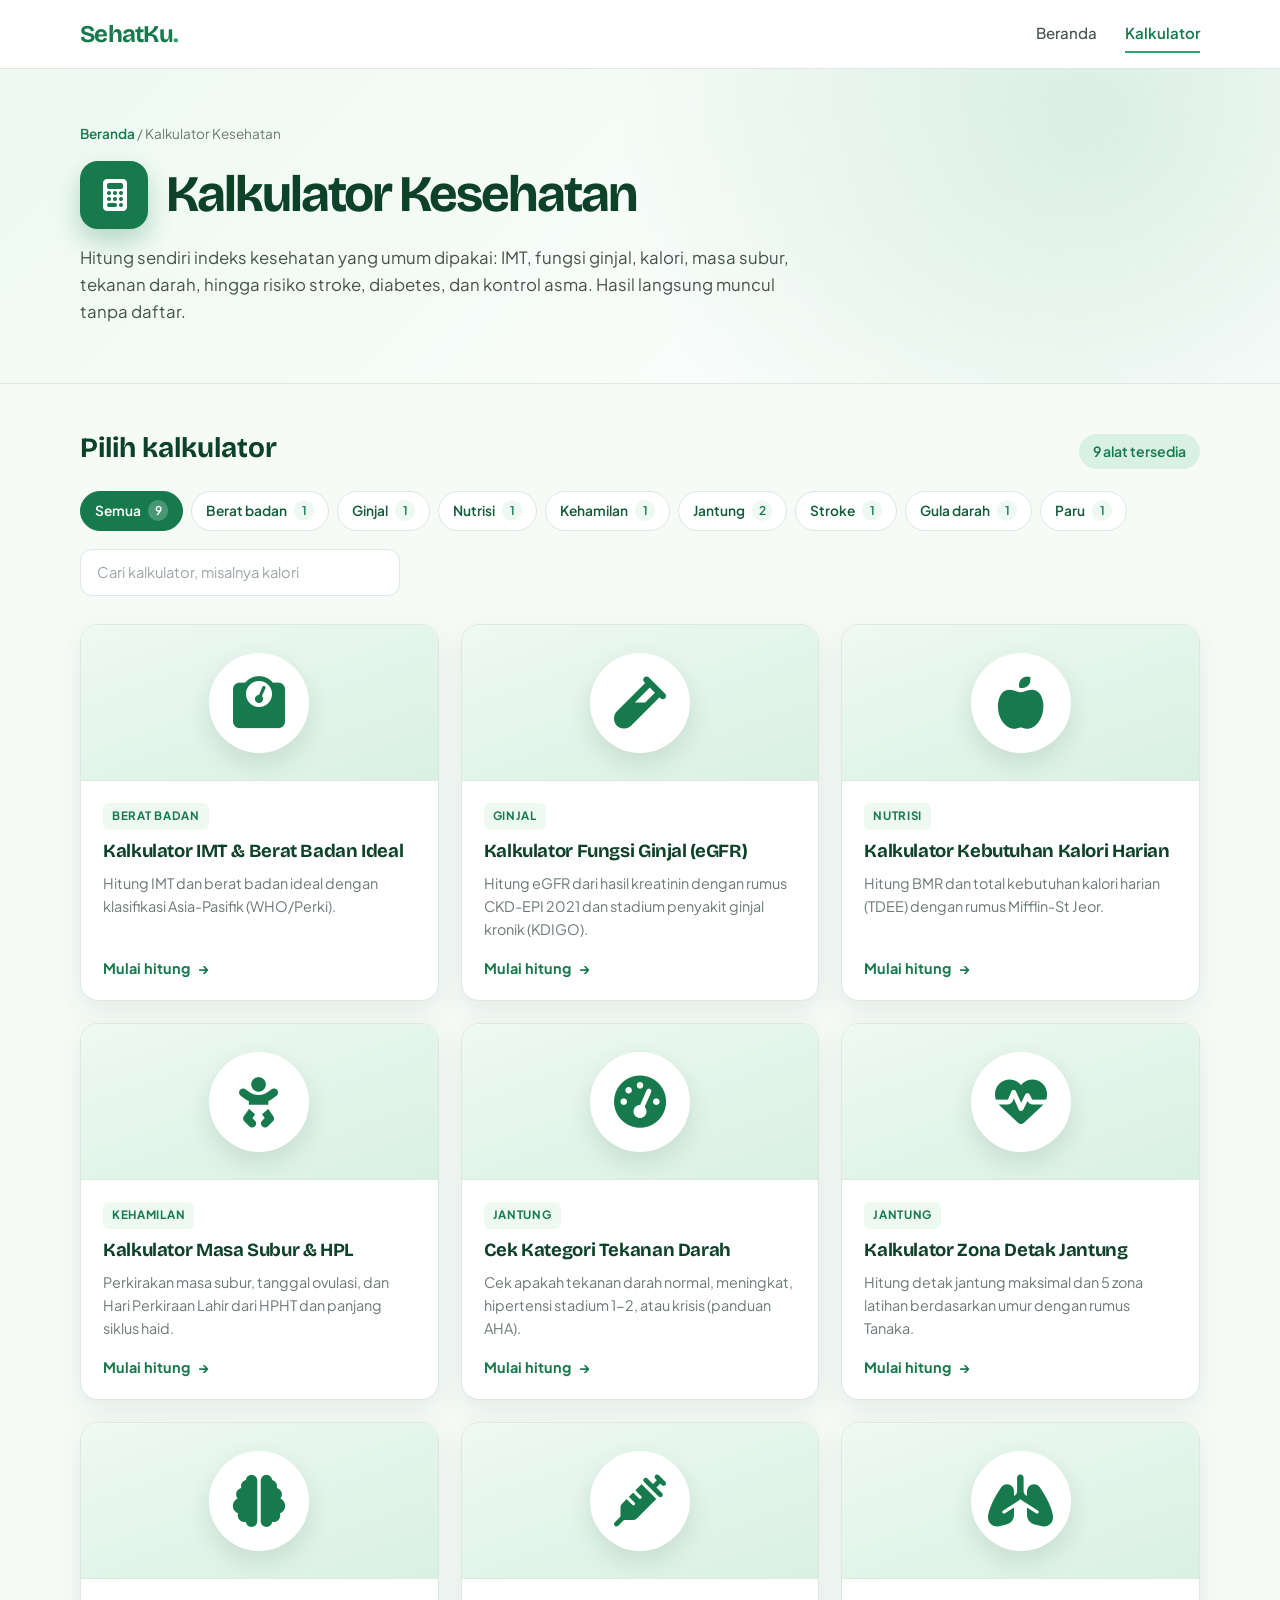
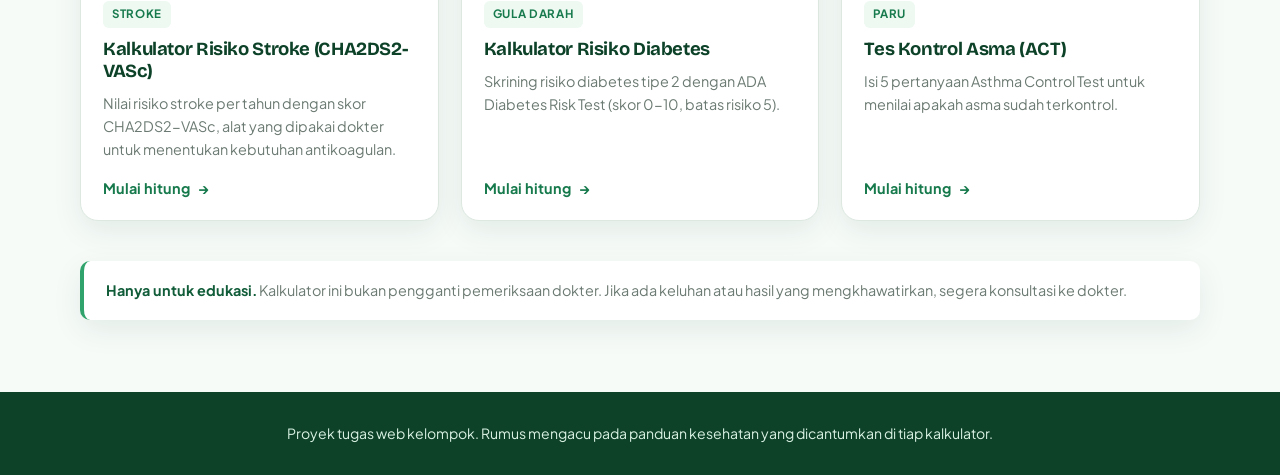
==== commit b324304d: "tes" ====
--- a/index.html
+++ b/index.html
@@ -17,9 +17,8 @@
     <div class="wrap topbar-in">
       <a class="brand" href="index.html">SehatKu<span class="brand-dot">.</span></a>
       <nav class="menu" aria-label="Menu utama">
-        <a href="index.html">Beranda</a>
-        <a href="index.html" aria-current="page">Kalkulator</a>
-        <a href="#tentang">Tentang</a>
+        <a href="#beranda">Beranda</a>
+        <a href="#kalkulator" aria-current="page">Kalkulator</a>
       </nav>
     </div>
   </header>
@@ -37,7 +36,7 @@
     </section>
 
     <section class="wrap tools" aria-labelledby="judul-pilih">
-      <div class="tools-head">
+      <div class="tools-head"  id="kalkulator">
         <h2 id="judul-pilih">Pilih kalkulator</h2>
         <p id="jumlah" class="count" aria-live="polite">9 alat tersedia</p>
       </div>
--- a/css/style.css
+++ b/css/style.css
@@ -114,11 +114,14 @@
 .menu a:hover,
 .menu a:focus-visible { color: var(--hijau-700); }
 
-.menu a[aria-current="page"] {
+.menu a[aria-current] {
   color: var(--hijau-700);
   border-bottom-color: var(--hijau-500);
   font-weight: 600;
 }
+
+/* Supaya anchor tidak tertutup header yang sticky */
+.hero, .tools, .foot { scroll-margin-top: 68px; }
 
 /* ---------- Hero ---------- */
 .hero {
@@ -416,7 +419,296 @@
   text-align: center;
 }
 
+/* ---------- Halaman kalkulator ---------- */
+.hero-kecil { padding: 38px 0 42px; }
+
+.konten-utama {
+  display: grid;
+  grid-template-columns: minmax(0, 1fr) 320px;
+  gap: 24px;
+  align-items: start;
+  padding-top: 44px;
+}
+
+.kalkulator { padding: 0; }
+
+.kalkulator-grid {
+  display: grid;
+  grid-template-columns: 1fr 1fr;
+  gap: 24px;
+  align-items: start;
+}
+
+.kalkulator-form,
+.hasil {
+  background: var(--putih);
+  border: 1px solid var(--abu-200);
+  border-radius: var(--radius);
+  padding: 26px;
+  box-shadow: var(--bayang);
+}
+
+.kalkulator-form h2 { font-size: 1.35rem; margin-bottom: 6px; }
+
+.kalkulator-form > p {
+  margin: 0 0 22px;
+  font-size: 0.9rem;
+  color: var(--abu-500);
+}
+
+.field { margin-bottom: 16px; }
+
+.field label {
+  display: flex;
+  align-items: center;
+  gap: 9px;
+  font-size: 0.88rem;
+  font-weight: 600;
+  color: var(--hijau-800);
+  margin-bottom: 7px;
+}
+
+.field label i { color: var(--hijau-500); width: 18px; }
+
+.field input {
+  width: 100%;
+  font: inherit;
+  font-size: 0.95rem;
+  color: var(--hijau-900);
+  background: var(--putih);
+  border: 1px solid var(--abu-200);
+  border-radius: 10px;
+  padding: 12px 14px;
+  outline: none;
+  transition: border-color 0.2s ease, box-shadow 0.2s ease;
+}
+
+.field input::placeholder { color: #9aa8a0; }
+
+.field input:focus {
+  border-color: var(--hijau-500);
+  box-shadow: 0 0 0 3px var(--hijau-100);
+}
+
+.btn-hitung {
+  width: 100%;
+  display: inline-flex;
+  align-items: center;
+  justify-content: center;
+  gap: 9px;
+  font: inherit;
+  font-size: 0.95rem;
+  font-weight: 700;
+  color: var(--putih);
+  background: var(--hijau-700);
+  border: 0;
+  border-radius: 10px;
+  padding: 13px 16px;
+  margin-top: 4px;
+  cursor: pointer;
+  transition: background 0.2s ease, transform 0.2s ease;
+}
+
+.btn-hitung:hover { background: var(--hijau-800); transform: translateY(-1px); }
+.btn-hitung:focus-visible { outline: 3px solid var(--hijau-500); outline-offset: 3px; }
+
+.error {
+  margin: 0 0 14px;
+  padding: 10px 12px;
+  font-size: 0.85rem;
+  color: #8b1e1e;
+  background: #fdecea;
+  border-radius: 8px;
+}
+
+.hasil { border-top: 4px solid var(--hijau-500); }
+
+.hasil-atas {
+  display: flex;
+  flex-direction: column;
+  align-items: center;
+  gap: 10px;
+  padding-bottom: 20px;
+  border-bottom: 1px solid var(--abu-200);
+}
+
+.hasil-label {
+  font-size: 0.78rem;
+  font-weight: 700;
+  text-transform: uppercase;
+  letter-spacing: 0.08em;
+  color: var(--abu-500);
+}
+
+.hasil-angka {
+  font-family: var(--font-judul);
+  font-size: 3.4rem;
+  line-height: 1;
+  color: var(--hijau-700);
+}
+
+.badge-kategori {
+  font-size: 0.84rem;
+  font-weight: 700;
+  padding: 6px 14px;
+  border-radius: 999px;
+  background: var(--hijau-100);
+  color: var(--hijau-800);
+}
+
+.badge-kategori.kurang { background: #fff1c9; color: #7a5600; }
+.badge-kategori.normal { background: var(--hijau-100); color: var(--hijau-800); }
+.badge-kategori.gemuk { background: #ffe6d2; color: #8f4700; }
+.badge-kategori.obes1 { background: #fbdcd6; color: #922e1a; }
+.badge-kategori.obes2 { background: #f6d4d4; color: #842020; }
+
+.hasil-baris {
+  display: flex;
+  align-items: baseline;
+  justify-content: space-between;
+  gap: 14px;
+  padding: 14px 0;
+  border-bottom: 1px solid var(--abu-200);
+  font-size: 0.92rem;
+}
+
+.hasil-baris span { color: var(--abu-500); }
+.hasil-baris strong { color: var(--hijau-900); text-align: right; }
+
+.saran {
+  margin: 18px 0 0;
+  padding: 14px 16px;
+  font-size: 0.9rem;
+  color: var(--abu-700);
+  background: var(--hijau-50);
+  border-radius: 10px;
+}
+
+.rumus { margin: 14px 0 0; font-size: 0.8rem; color: var(--abu-500); }
+
+/* ---------- Artikel terkait (sidebar kanan) ---------- */
+.lainnya { padding-top: 46px; padding-bottom: 72px; }
+
+.artikel-head h2 { font-size: 1.25rem; }
+.artikel-head p {
+  margin: 6px 0 18px;
+  font-size: 0.85rem;
+  color: var(--abu-500);
+}
+
+.artikel-grid {
+  display: grid;
+  grid-template-columns: 1fr;
+  gap: 14px;
+}
+
+.artikel-card {
+  display: flex;
+  flex-direction: column;
+  overflow: hidden;
+  background: var(--putih);
+  border: 1px solid var(--abu-200);
+  border-radius: 14px;
+  text-decoration: none;
+  box-shadow: var(--bayang);
+  transition: transform 0.25s ease, box-shadow 0.25s ease, border-color 0.25s ease;
+}
+
+.artikel-card:hover,
+.artikel-card:focus-visible {
+  transform: translateY(-4px);
+  border-color: var(--hijau-500);
+  box-shadow: var(--bayang-hover);
+}
+
+.artikel-thumb {
+  width: 100%;
+  height: 118px;
+  object-fit: cover;
+  background: var(--hijau-100);
+}
+
+.artikel-isi {
+  display: flex;
+  flex-direction: column;
+  gap: 8px;
+  flex: 1;
+  padding: 15px 16px 17px;
+}
+
+.artikel-card h3 { font-size: 0.98rem; line-height: 1.35; }
+
+.artikel-card p {
+  margin: 0;
+  font-size: 0.82rem;
+  line-height: 1.5;
+  color: var(--abu-500);
+  flex: 1;
+}
+
+/* ---------- Kartu kalkulator lain (versi kecil) ---------- */
+.grid-kecil {
+  grid-template-columns: repeat(auto-fill, minmax(210px, 1fr));
+  gap: 10px;
+}
+
+.card-kecil {
+  display: flex;
+  align-items: center;
+  gap: 10px;
+  padding: 10px 12px;
+  background: var(--putih);
+  border: 1px solid var(--abu-200);
+  border-radius: 12px;
+  text-decoration: none;
+  box-shadow: 0 4px 14px rgba(13, 66, 41, 0.05);
+  transition: transform 0.2s ease, border-color 0.2s ease, box-shadow 0.2s ease;
+}
+
+.card-kecil:hover,
+.card-kecil:focus-visible {
+  transform: translateY(-2px);
+  border-color: var(--hijau-500);
+  box-shadow: var(--bayang-hover);
+}
+
+.card-kecil:focus-visible { outline: 3px solid var(--hijau-500); outline-offset: 3px; }
+
+.mini-ikon {
+  display: inline-flex;
+  align-items: center;
+  justify-content: center;
+  flex: none;
+  width: 34px;
+  height: 34px;
+  border-radius: 9px;
+  background: var(--hijau-50);
+  color: var(--hijau-700);
+  font-size: 0.95rem;
+}
+
+.card-kecil h3 {
+  flex: 1;
+  font-family: var(--font-teks);
+  font-size: 0.83rem;
+  font-weight: 600;
+  line-height: 1.3;
+  color: var(--hijau-900);
+}
+
+.card-kecil .go {
+  flex: none;
+  margin: 0;
+  font-size: 0.9rem;
+  color: var(--hijau-500);
+}
+
 /* ---------- Responsif ---------- */
+@media (max-width: 960px) {
+  .konten-utama { grid-template-columns: 1fr; }
+  .artikel-grid { grid-template-columns: repeat(auto-fill, minmax(240px, 1fr)); }
+}
+
 @media (max-width: 640px) {
   .wrap { width: min(100% - 28px, 1120px); }
   .topbar-in { min-height: 60px; gap: 12px; }
@@ -429,6 +721,9 @@
   .controls { align-items: stretch; }
   .search { max-width: none; }
   .grid { grid-template-columns: 1fr; }
+  .kalkulator-grid { grid-template-columns: 1fr; }
+  .artikel-grid { grid-template-columns: 1fr; }
+  .kalkulator-form, .hasil { padding: 20px; }
 }
 
 @media (prefers-reduced-motion: reduce) {
